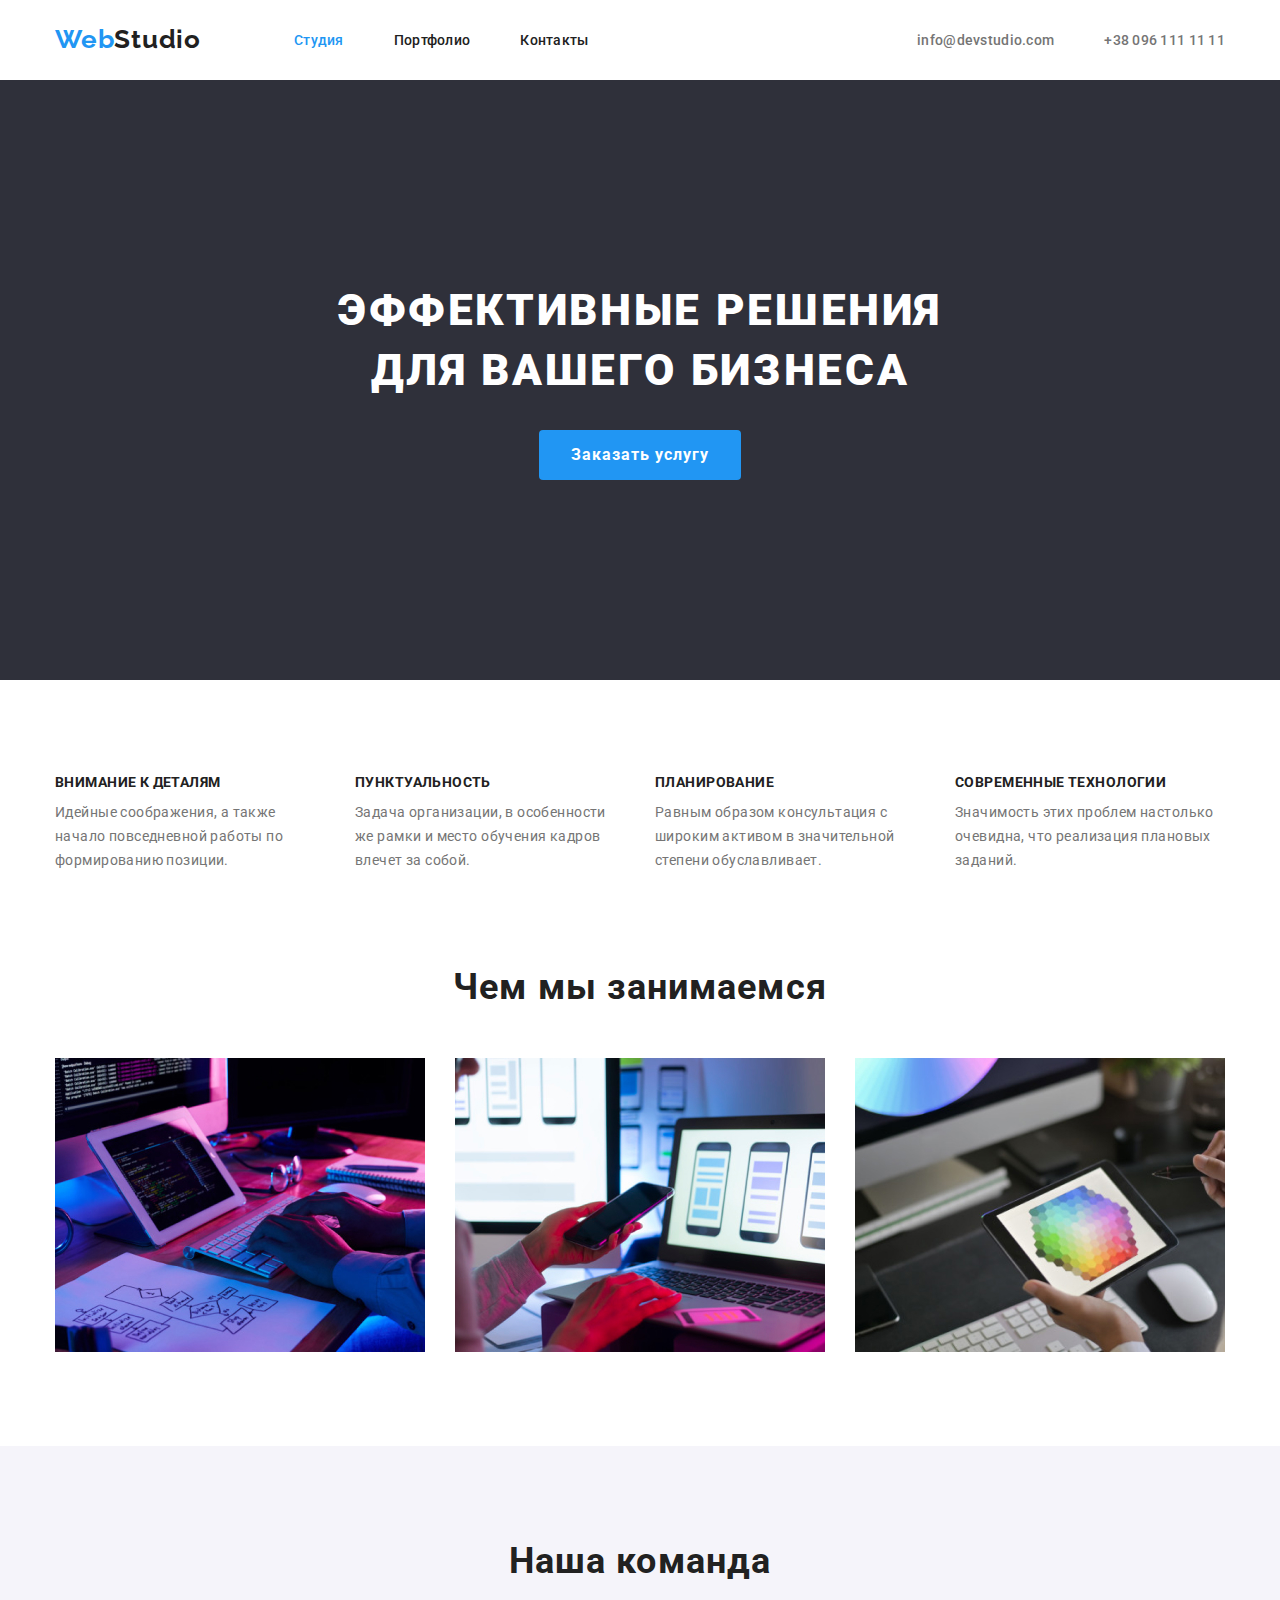
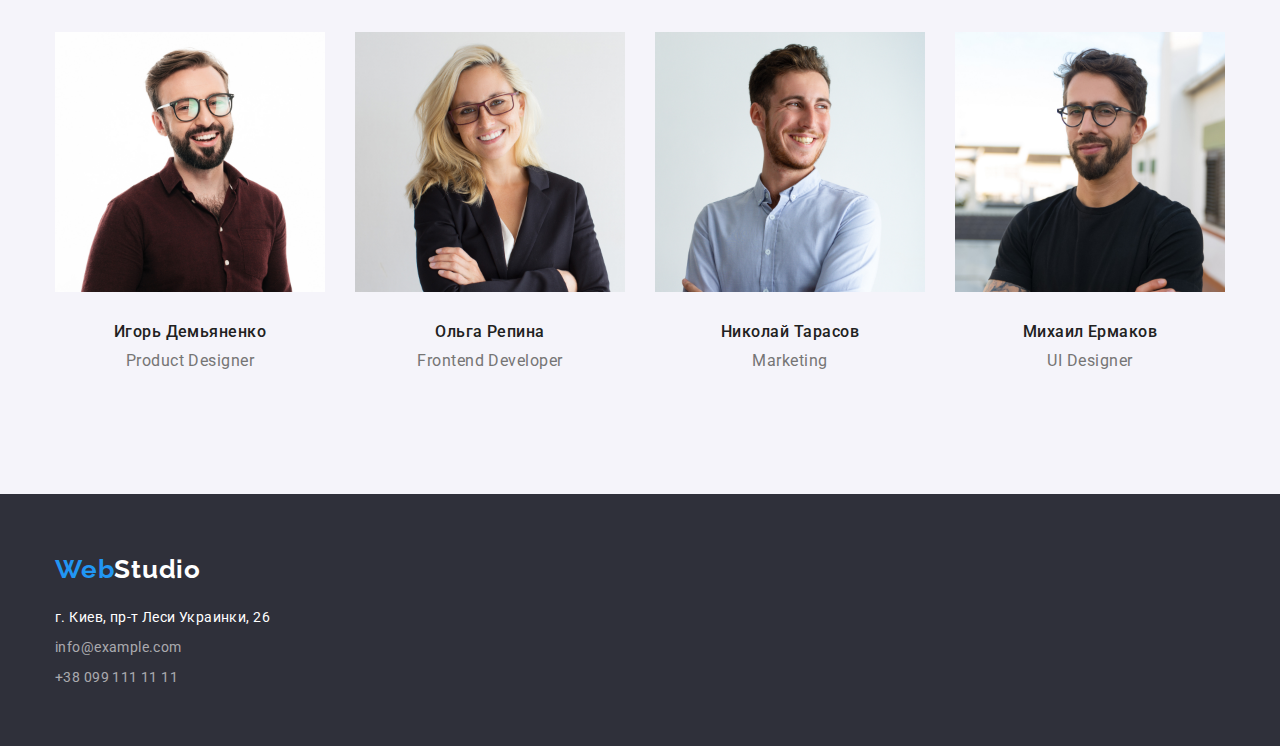
==== index.html @ ce9a4620 "Копирование файлов из 3-й работы" ====
<!DOCTYPE html>
<html lang="ru">
  <head>
    <meta charset="UTF-8" />
    <meta name="viewport" content="width=device-width, initial-scale=1.0" />
    <link
      href="https://fonts.googleapis.com/css2?family=Oleo+Script&family=Raleway:wght@700&family=Roboto:wght@400;500;700;900&display=swap"
      rel="stylesheet">
    <link rel="stylesheet" href="./css/normalize.css">
    <link rel="stylesheet" href="./css/styles.css">
    <title>Web Studio</title>
  </head>
  <body>
    <header class="header">
      <div class="container flex-box">
        <nav class="navigation flex-box">
          <a href="./index.html" class="logo-link link">Web<span class="logo-span">Studio</span></a>
          <ul class="nav-list list flex-box">
            <li class="nav-item"><a href="./index.html" class="nav-link active link">Студия</a></li>
            <li class="nav-item"><a href="./portfolio.html" class="nav-link link">Портфолио</a></li>
            <li class="nav-item"><a href="#" class="nav-link link">Контакты</a></li>
          </ul>
        </nav>
        <address class="address">
          <a href="mailto:info@devstudio.com" class="address-link mail link">info@devstudio.com</a>
          <a href="tel:+380961111111" class="address-link phone link">+38 096 111 11 11</a>
        </address>
      </div>
    </header>
    <main class="main">
      <section class="hero">
        <div class="container">
          <h1 class="hero-title">Эффективные решения для вашего бизнеса</h1>
          <a href="#" class="button hero-button link">Заказать услугу</a>
        </div> 
      </section>
      <section class="section our-features">
        <div class="container">
          <!-- Скрытый заголовок для индексатора, будет спрятан с помощью css -->
        <h2 class="title hidden-title">Наши особености</h2>
        <ul class="content-list list flex-box">
          <li class="list-item">
            <h3 class="subtitle">Внимание к деталям</h3>
            <p class="text">
              Идейные соображения, а также начало повседневной работы по
              формированию позиции.
            </p>
          </li>
          <li class="list-item">
            <h3 class="subtitle">Пунктуальность</h3>
            <p class="text">
              Задача организации, в особенности же рамки и место обучения кадров
              влечет за собой.
            </p>
          </li>
          <li class="list-item">
            <h3 class="subtitle">Планирование</h3>
            <p class="text">
              Равным образом консультация с широким активом в значительной
              степени обуславливает.
            </p>
          </li>
          <li class="list-item">
            <h3 class="subtitle">Современные технологии</h3>
            <p class="text"> 
              Значимость этих проблем настолько очевидна, что реализация
              плановых заданий.
            </p>
          </li>
        </ul>
        </div>
      </section>
      <section class="section we-do">
        <div class="container">
          <h4 class="title">Чем мы занимаемся</h4>
        <ul class="content-list list flex-box">
          <li class="list-item">
            <img
              src="./images/box1.jpg"
              alt="Человек печатает"
              width="370"
              height="294"
              class="img"
            />
          </li>
          <li class="list-item">
            <img
              src="./images/box2.jpg"
              alt="Человек держит в руках телефон"
              width="370"
              height="294"
              class="img"
            />
          </li>
          <li class="list-item">
            <img
              src="./images/box3.jpg"
              alt="Человек держит в руках планшет"
              width="370"
              height="294"
              class="img"
            />
          </li>
        </ul>
        </div>
      </section>
      <section class="section team">
        <div class="container">
          <h5 class="title">Наша команда</h5>
        <ul class="content-list list flex-box">
          <li class="list-item"> 
            <figure class="content-box">
              <img
                src="./images/product-disigner.jpg"
                alt="Мужчина в очках и с бородой"
                width="270"
                height="260"
                class="img"
              />
              <p class="subtitle">Игорь Демьяненко</p>
              <figcaption class="desc">Product Designer</figcaption>
            </figure>
          </li>
          <li class="list-item">
            <figure class="content-box">
              <img
                src="./images/frontend-developer.jpg"
                alt="Светловолосая женщина в очках"
                width="270"
                height="260"
                class="img"
              />
              <p class="subtitle">Ольга Репина</p>
              <figcaption class="desc">Frontend Developer</figcaption>
            </figure>
          </li>
          <li class="list-item">
            <figure class="content-box">
              <img
                src="./images/marketing.jpg"
                alt="Мужчина без очков"
                width="270"
                height="260"
                class="img"
              />
              <p class="subtitle">Николай Тарасов</p>
              <figcaption class="desc">Marketing</figcaption>
            </figure>
          </li>
          <li class="list-item">
            <figure class="content-box">
              <img
                src="./images/ui-designer.jpg"
                alt="Ещё один мужчина в очках"
                width="270"
                height="260"
                class="img"
              />
              <p class="subtitle">Михаил Ермаков</p>
              <figcaption class="desc">UI Designer</figcaption>
            </figure>
          </li>
        </ul>
        </div>
      </section>
    </main>
    <footer class="footer">
      <div class="container">
        <a href="./index.html" class="logo-link link">Web<span class="logo-span">Studio</span></a>
      <address class="address">
        <ul class="address-links list">
          <li class="address-list-item">
            <a href="https://www.google.com.ua/maps/place/%D0%B1%D1%83%D0%BB.+%D0%9B%D0%B5%D1%81%D0%B8+%D0%A3%D0%BA%D1%80%D0%B0%D0%B8%D0%BD%D0%BA%D0%B8,+26,+%D0%9A%D0%B8%D0%B5%D0%B2,+02000/@50.4253025,30.5332374,15.44z/data=!4m13!1m7!3m6!1s0x40d4cf0e033ecbe9:0x57a4dffefec77da0!2z0LHRg9C7LiDQm9C10YHQuCDQo9C60YDQsNC40L3QutC4LCAyNiwg0JrQuNC10LIsIDAyMDAw!3b1!8m2!3d50.4265807!4d30.5383858!3m4!1s0x40d4cf0e033ecbe9:0x57a4dffefec77da0!8m2!3d50.4265807!4d30.5383858?hl=ru"
              target="_blank" class="address-link location link">г. Киев, пр-т Леси Украинки, 26</a>
          </li>
          <li class="address-list-item"><a href="mailto:info@example.com" class="address-link mail link">info@example.com</a></li>
          <li class="address-list-item"><a href="tel:+380991111111" class="address-link phone link">+38 099 111 11 11</a></li>
        </ul>
      </address>
      </div>
    </footer>
  </body>
</html>
---- css/styles.css ----
:root {
  --primary-text-color: #757575;
  --title-text-color: #212121;
  --accent-color: #2196f3;
  --main-font-family: 'Roboto', sans-serif;
}

html {
  box-sizing: border-box;
}

*,
*::before,
*::after {
  box-sizing: inherit;
}

body {
  margin: 0;
  padding: 0;
  font-size: 0;
}

.img {
  display: block;
}

.list {
  list-style: none;
  margin: 0;
  padding: 0;
}

.link {
  text-decoration: none;
}

.container {
  margin: 0 auto;
  width: 1200px;
  padding-left: 15px;
  padding-right: 15px;
  margin: 0 auto;
}

/* Header */

.flex-box {
  display: flex;
}

.logo-link {
  font-family: 'Raleway', sans-serif;
  font-weight: 700;
  font-size: 26px;
  line-height: 31px;
  letter-spacing: 0.03em;
  color: var(--accent-color);
}

.header .logo-link {
  margin-right: 93px;
  padding-top: 24px;
  padding-bottom: 25px;
}

.logo-span {
  color: var(--title-text-color);
}

.nav-item {
  margin-right: 50px;
}

.nav-list .nav-item:last-child {
  margin-right: 0;
}

.nav-link {
  font-family: var(--main-font-family);
  font-weight: 500;
  font-size: 14px;
  line-height: 16px;
  letter-spacing: 0.02em;
  color: var(--title-text-color);

  display: block;
  padding-top: 32px;
  padding-bottom: 32px;
}

.active {
  color: var(--accent-color);
}

.nav-link:hover,
.nav-link:focus {
  color: var(--accent-color);
}

/* Контакты */

.header .address {
  display: flex;
  margin-left: auto;
}

.address-link {
  font-family: var(--main-font-family);
  font-style: normal;
  font-weight: 500;
  font-size: 14px;
  line-height: 16px;
  letter-spacing: 0.02em;
  color: var(--primary-text-color);

  margin-right: 50px;
  padding-top: 32px;
  padding-bottom: 32px;
}

.header .address .address-link:last-child {
  margin-right: 0;
}

.address-link:hover,
.address-link:focus {
  color: var(--accent-color);
}

/* Hero */

.hero {
  background: #2f303a;
  text-align: center;

  padding-top: 200px;
  padding-bottom: 200px;
}

.hero-title {
  text-transform: uppercase;
  font-family: var(--main-font-family);
  font-weight: 900;
  font-size: 44px;
  line-height: 60px;
  letter-spacing: 0.06em;
  color: #ffffff;

  margin-top: 0;
  margin-bottom: 30px;
  margin-left: auto;
  margin-right: auto;
  width: 696px;
}

.hero-button {
  background: var(--accent-color);
  font-family: var(--main-font-family);
  font-weight: 700;
  font-size: 16px;
  line-height: 30px;
  text-align: center;
  letter-spacing: 0.06em;
  color: #ffffff;

  display: inline-block;
  min-width: 200px;
  padding: 10px 32px;
  border-radius: 4px;
}

/* Первая секция */

.our-features {
  padding-top: 94px;
  padding-bottom: 94px;
}

.hidden-title {
  display: none;
}

.our-features .list-item {
  margin-right: 30px;
  width: 270px;
}

.our-features .list-item:last-child {
  margin-right: 0;
}

.subtitle {
  font-family: var(--main-font-family);
  color: var(--title-text-color);
}

.our-features .subtitle {
  text-transform: uppercase;
  font-weight: 700;
  font-size: 14px;
  line-height: 16px;
  letter-spacing: 0.03em;

  margin-top: 0;
  margin-bottom: 10px;
}

.our-features .text {
  font-family: var(--main-font-family);
  color: var(--primary-text-color);
  font-weight: 400;
  font-size: 14px;
  line-height: 24px;
  letter-spacing: 0.03em;

  margin-top: 0;
  margin-bottom: 0;
}

/* Вторая секция */
.we-do {
  padding-bottom: 94px;
}

.title {
  font-family: var(--main-font-family);
  color: var(--title-text-color);
  font-weight: 700;
  font-size: 36px;
  line-height: 42px;
  text-align: center;
  letter-spacing: 0.03em;

  margin-top: 0;
  margin-bottom: 50px;
}

.we-do .list-item {
  margin-right: 30px;
}

.we-do .list-item:last-child {
  margin-right: 0;
}

/* Третья секция */
.team {
  padding-top: 94px;
  padding-bottom: 94px;

  background: #f5f4fa;
}

.team .title {
  margin-top: 0;
  margin-bottom: 50px;
}

.team .list-item {
  margin-right: 30px;
}

.team .list-item:last-child {
  margin-right: 0;
}

.team .content-box {
  margin: 0;
  text-align: center;
  padding-bottom: 30px;
}

.team .img {
  margin-bottom: 30px;
}

.team .subtitle {
  font-weight: 500;
  font-size: 16px;
  line-height: 19px;
  letter-spacing: 0.03em;

  margin-top: 0;
  margin-bottom: 10px;
}

.team .desc {
  font-family: var(--main-font-family);
  color: var(--primary-text-color);
  font-weight: 400;
  font-size: 16px;
  line-height: 19px;
  letter-spacing: 0.03em;
}

/* footer */
.footer {
  background: #2f303a;

  padding-top: 60px;
  padding-bottom: 60px;
}

.footer .logo-link {
  margin-bottom: 20px;
  display: inline-block;
}

.footer .logo-span {
  color: #ffffff;
}

.footer .address-list-item {
  margin-bottom: 9px;
  height: 21px;
}

.footer .address-list-item:last-child {
  margin-bottom: 0;
}

.footer .address-link {
  font-family: var(--main-font-family);
  font-weight: 400;
  font-size: 14px;
  line-height: 24px;
  letter-spacing: 0.03em;
  color: rgba(255, 255, 255, 0.6);
}

.footer .location {
  color: #ffffff;
}

/* Портфолио */

.portfolio-header {
  border-bottom: 1px solid #ececec;
}

.portfolio {
  padding-bottom: 94px;
  padding-top: 94px;
}

/* кнопки */

.portfolio .filters-list {
  margin-bottom: 50px;
  justify-content: center;
}

.portfolio .filters-item {
  margin-right: 8px;
}

.portfolio .filters-item:last-child {
  margin-right: 0;
}

.filters-button {
  background: #f5f4fa;
  font-family: var(--main-font-family);
  color: var(--title-text-color);
  font-weight: 500;
  font-size: 16px;
  line-height: 26px;
  text-align: center;
  letter-spacing: 0.03em;

  padding: 6px 22px;
  border: 0 solid transparent;
  border-radius: 4px;
}

.filters-button:hover,
.filters-button:focus,
.filters-button:active {
  background: #2196f3;
  color: #ffffff;
  outline: none;
}

/* каталог */
.portfolio .portfolio-list {
  flex-wrap: wrap;
}

.portfolio .portfolio-item {
  width: 370px;
  margin-right: 30px;
  margin-bottom: 30px;

  border: 1px solid #EEEEEE;

  background: #FFFFFF;
}

.portfolio .portfolio-item:nth-child(3n + 3) {
  margin-right: 0;
}

.portfolio .portfolio-item:nth-last-child(-n + 3) {
  margin-bottom: 0;
}

.portfolio-info {
  padding-top: 20px;
  padding-right: 24px;
  padding-left: 24px;
  padding-bottom: 20px;
}

.portfolio .subtitle {
  font-weight: 700;
  font-size: 18px;
  line-height: 36px;
  letter-spacing: 0.06em;

  margin: 0;
  padding-bottom: 4px;
}

.portfolio .text {
  font-family: var(--main-font-family);
  color: var(--primary-text-color);
  font-weight: 400;
  font-size: 16px;
  line-height: 30px;
  letter-spacing: 0.03em;

  margin: 0;
} */
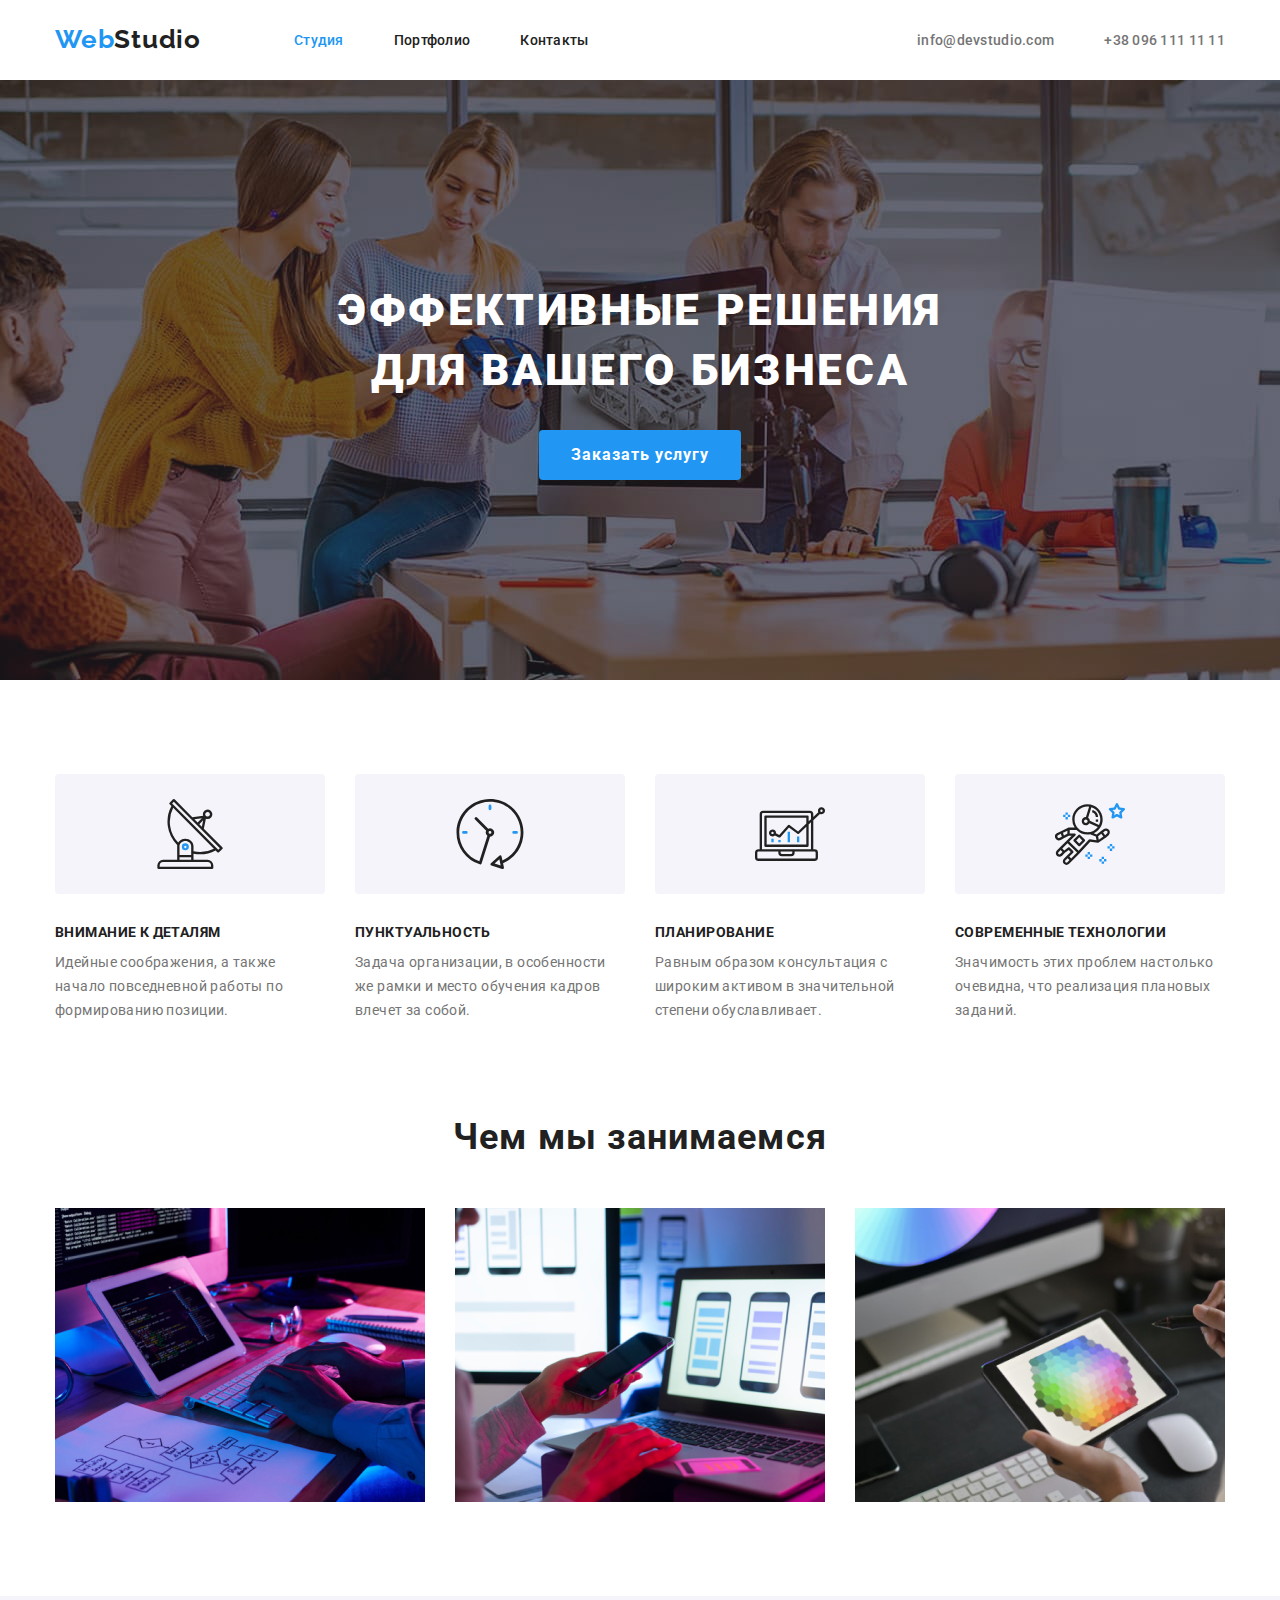
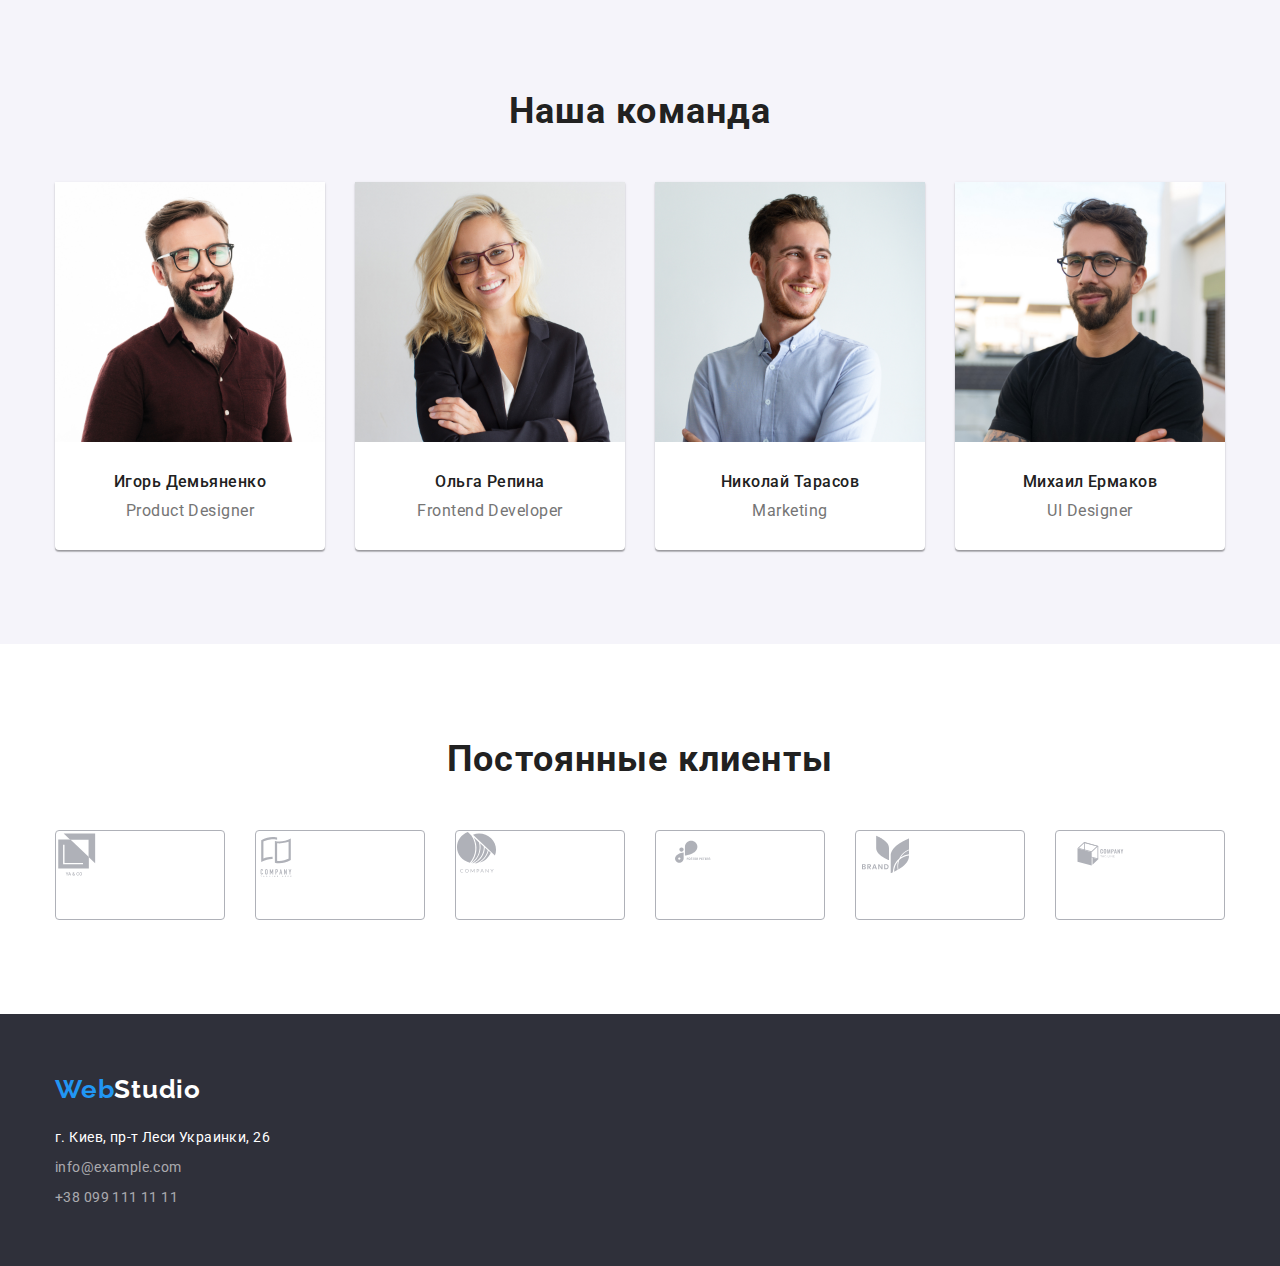
==== commit 6b113a25: "добавленны svg иконки" ====
--- a/index.html
+++ b/index.html
@@ -40,6 +40,11 @@
         <h2 class="title hidden-title">Наши особености</h2>
         <ul class="content-list list flex-box">
           <li class="list-item">
+            <div class="icon-container">
+              <svg class="icon features-icon" width="70px" height="70px">
+                <use href="./images/symbol-defs.svg#icon-our-features1"></use>
+              </svg>
+            </div>
             <h3 class="subtitle">Внимание к деталям</h3>
             <p class="text">
               Идейные соображения, а также начало повседневной работы по
@@ -47,6 +52,11 @@
             </p>
           </li>
           <li class="list-item">
+            <div class="icon-container">
+              <svg class="icon features-icon" width="70px" height="70px">
+                <use href="./images/symbol-defs.svg#icon-our-features2"></use>
+              </svg>
+            </div>
             <h3 class="subtitle">Пунктуальность</h3>
             <p class="text">
               Задача организации, в особенности же рамки и место обучения кадров
@@ -54,6 +64,11 @@
             </p>
           </li>
           <li class="list-item">
+            <div class="icon-container">
+              <svg class="icon features-icon" width="70px" height="70px">
+                <use href="./images/symbol-defs.svg#icon-our-features3"></use>
+              </svg>
+            </div>
             <h3 class="subtitle">Планирование</h3>
             <p class="text">
               Равным образом консультация с широким активом в значительной
@@ -61,6 +76,11 @@
             </p>
           </li>
           <li class="list-item">
+            <div class="icon-container">
+              <svg class="icon features-icon" width="70px" height="70px">
+                <use href="./images/symbol-defs.svg#icon-our-features4"></use>
+              </svg>
+            </div>
             <h3 class="subtitle">Современные технологии</h3>
             <p class="text"> 
               Значимость этих проблем настолько очевидна, что реализация
@@ -161,6 +181,43 @@
             </figure>
           </li>
         </ul>
+        </div>
+      </section>
+      <section class="clients">
+        <div class="container">
+          <h6 class="title">Постоянные клиенты</h6>
+          <ul class="clients-list list flex-box">
+            <li class="list-item client">
+              <svg class="icon client-icon" width="45px" height="50px">
+                <use href="./images/symbol-defs.svg#icon-client1"></use>
+              </svg>
+            </li>
+            <li class="list-item client">
+              <svg class="icon client-icon" width="40px" height="52px">
+                <use href="./images/symbol-defs.svg#icon-client2"></use>
+              </svg>
+            </li>
+            <li class="list-item client">
+              <svg class="icon client-icon" width="41px" height="43px">
+                <use href="./images/symbol-defs.svg#icon-client3"></use>
+              </svg>
+            </li>
+            <li class="list-item client">
+              <svg class="icon client-icon" width="80px" height="42px">
+                <use href="./images/symbol-defs.svg#icon-client4"></use>
+              </svg>
+            </li>
+            <li class="list-item client">
+              <svg class="icon client-icon" width="59px" height="47px">
+                <use href="./images/symbol-defs.svg#icon-client5"></use>
+              </svg>
+            </li>
+            <li class="list-item client">
+              <svg class="icon client-icon" width="89px" height="46px">
+                <use href="./images/symbol-defs.svg#icon-client6"></use>
+              </svg>
+            </li>
+          </ul>
         </div>
       </section>
     </main>
--- a/css/styles.css
+++ b/css/styles.css
@@ -136,6 +136,17 @@
 
   padding-top: 200px;
   padding-bottom: 200px;
+
+   background-image: 
+   linear-gradient(
+    to right,
+    rgba(47, 48, 58, 0.4),
+    rgba(47, 48, 58, 0.4)
+  ),
+   url('../images/bg-hero.jpg');
+  background-repeat: no-repeat;
+  background-position: center;
+  background-size: cover;
 }
 
 .hero-title {
@@ -178,8 +189,26 @@
 }
 
 .hidden-title {
-  display: none;
-}
+  position: absolute;
+  clip: rect(0 0 0 0);
+  width: 1px;
+  height: 1px;
+  margin: -1px;
+  border: 0;
+  padding: 0;
+  overflow: hidden;
+}
+
+.our-features .icon-container{
+  width: 270px;
+  height: 120px;
+  background: #F5F4FA;
+  border-radius: 4px; 
+  padding-left: 100px;
+  padding-top: 25px;
+  margin-bottom: 30px;
+}
+
 
 .our-features .list-item {
   margin-right: 30px;
@@ -259,6 +288,10 @@
 
 .team .list-item {
   margin-right: 30px;
+  background: #FFFFFF;
+  
+  box-shadow: 0px 1px 3px rgba(0, 0, 0, 0.12), 0px 1px 1px rgba(0, 0, 0, 0.14), 0px 2px 1px rgba(0, 0, 0, 0.2);
+  border-radius: 0px 0px 4px 4px;
 }
 
 .team .list-item:last-child {
@@ -293,6 +326,31 @@
   line-height: 19px;
   letter-spacing: 0.03em;
 }
+
+/* client */
+
+.clients{
+  padding-top: 94px;
+  padding-bottom: 94px;
+}
+
+.clients .title{
+  margin-bottom: 50px;
+}
+
+.clients .list-item{
+  width: 170px;
+  height: 90px;
+
+  border: 1px solid #AFB1B8;
+  border-radius: 4px;
+  margin-right: 30px;
+}
+
+.clients .list-item:last-child{
+  margin-right: 0;
+}
+
 
 /* footer */
 .footer {
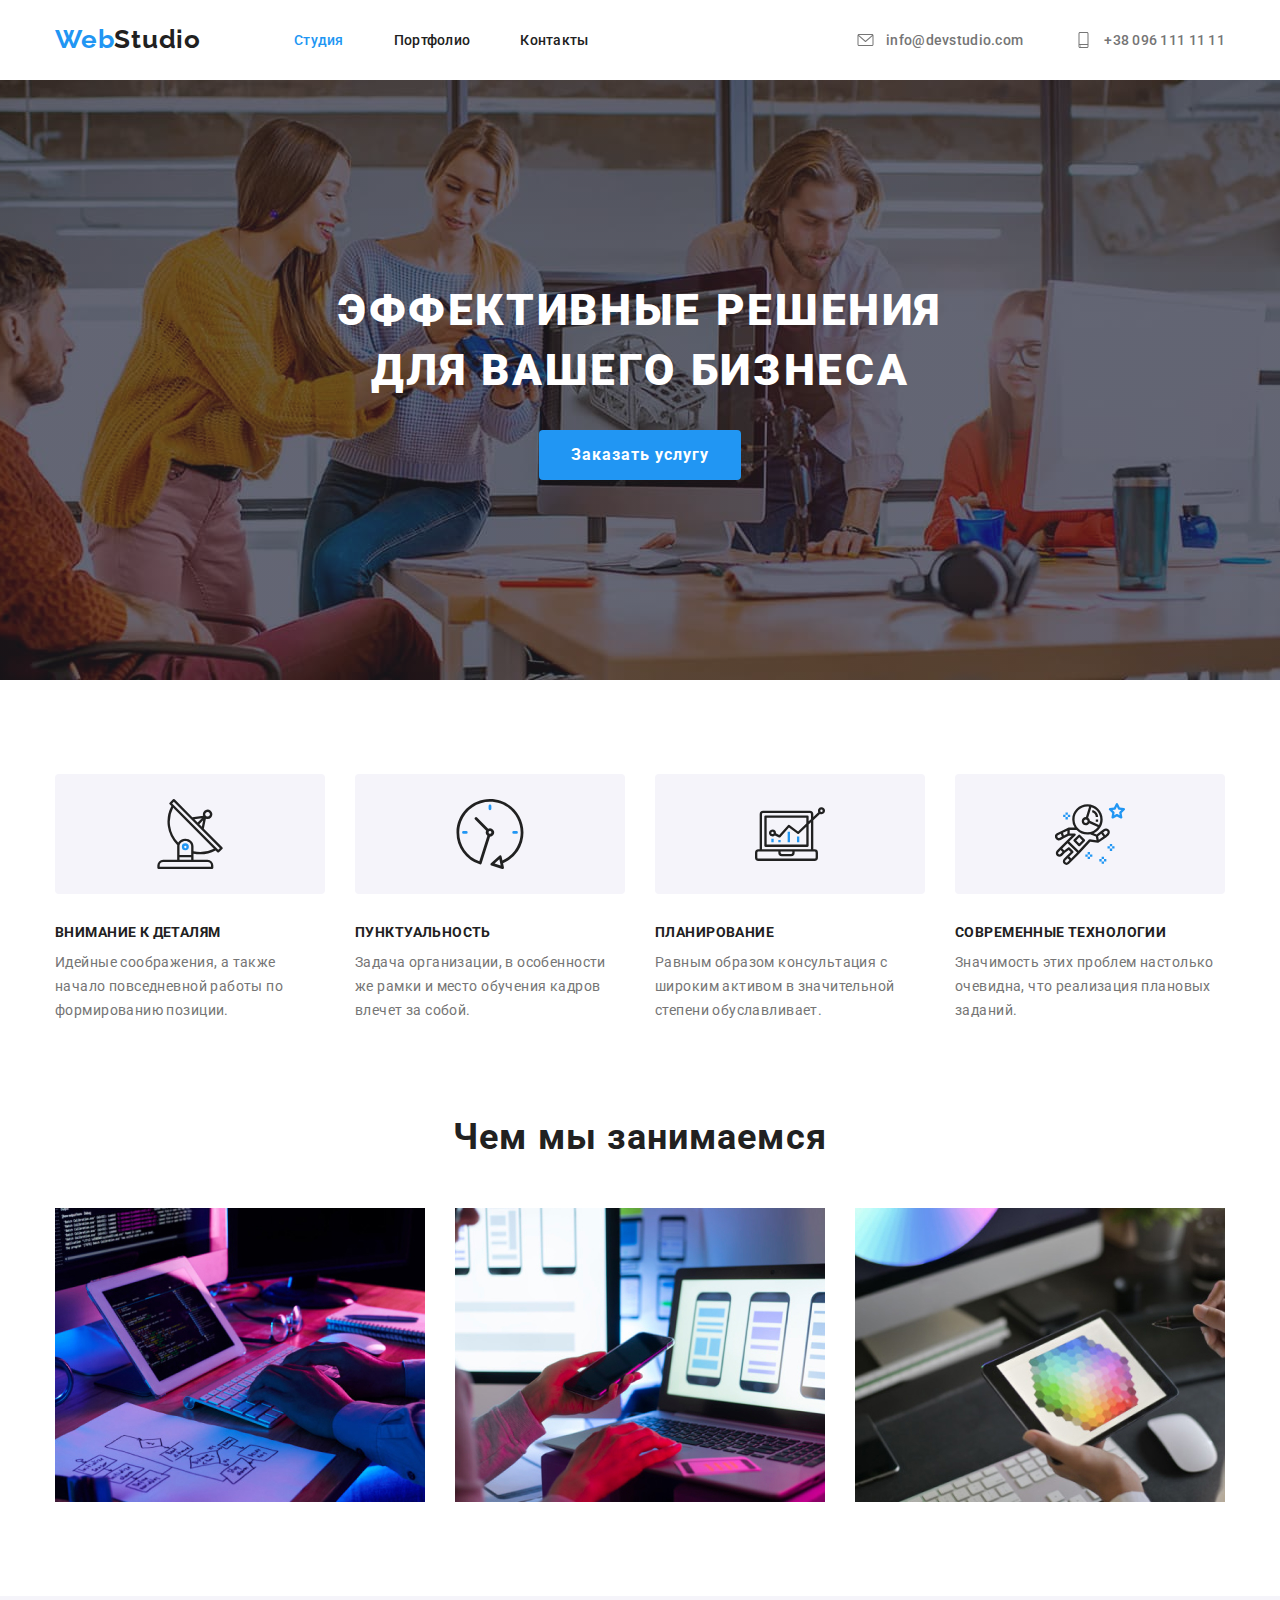
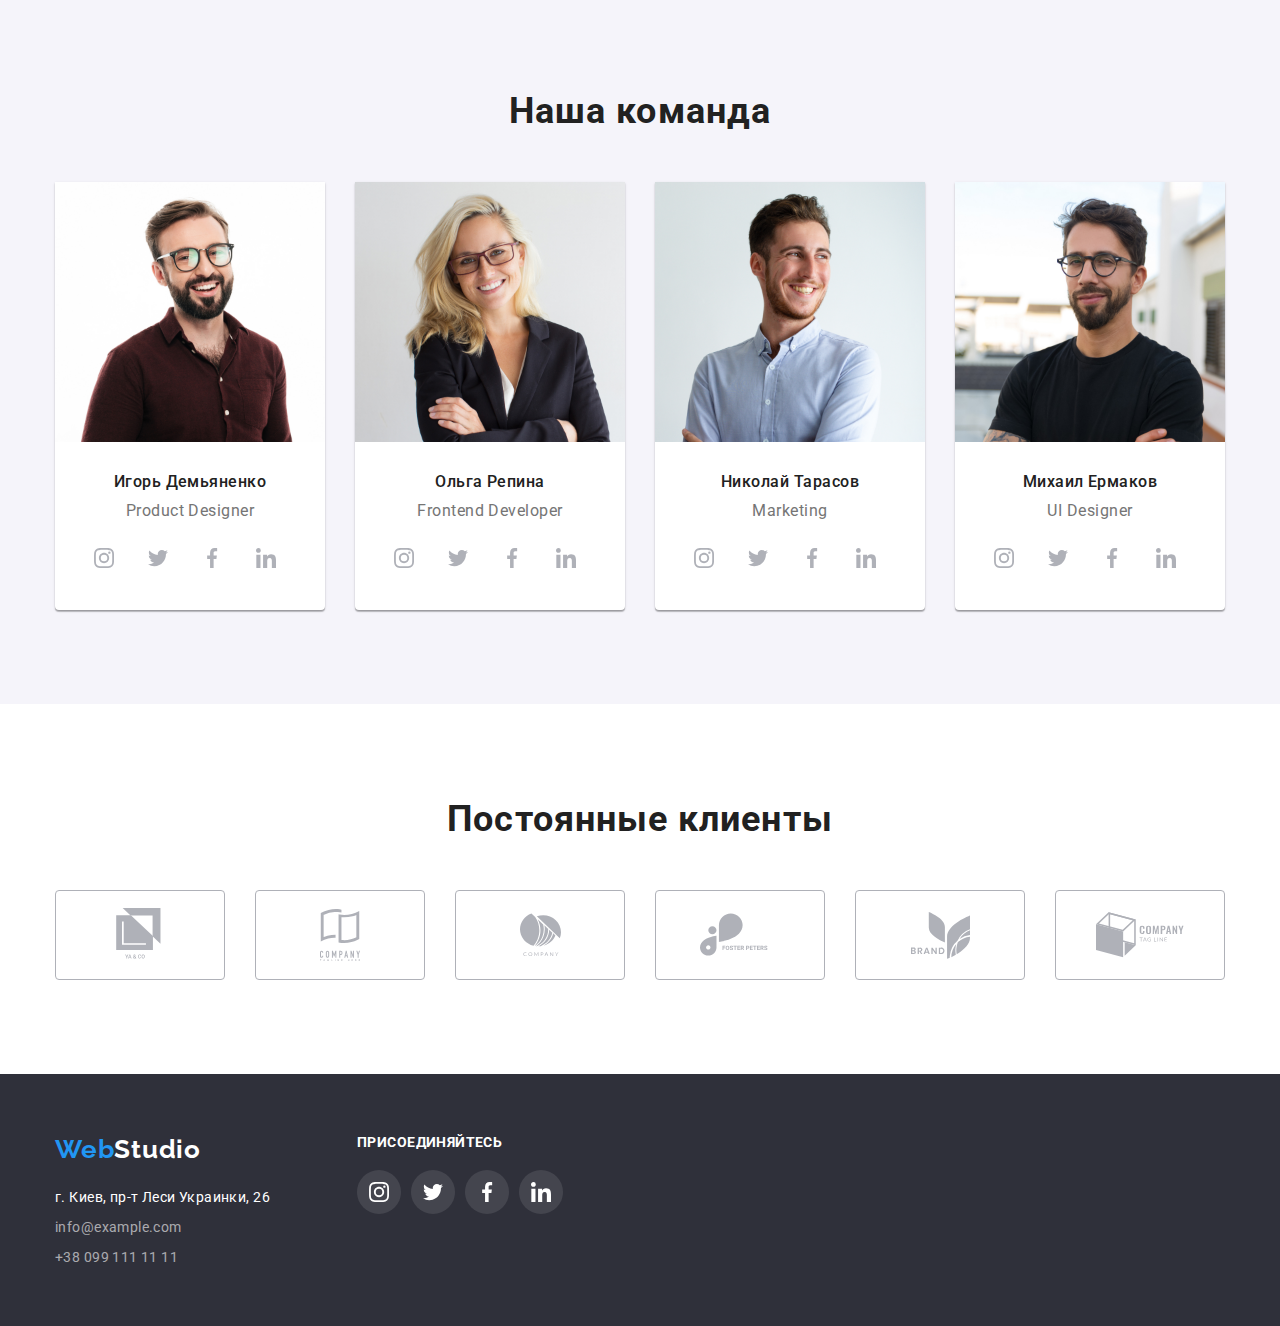
==== commit 0f449d52: "Добавленны иконки социальных сетей. Исправленны размеры изображений" ====
--- a/index.html
+++ b/index.html
@@ -22,8 +22,18 @@
           </ul>
         </nav>
         <address class="address">
-          <a href="mailto:info@devstudio.com" class="address-link mail link">info@devstudio.com</a>
-          <a href="tel:+380961111111" class="address-link phone link">+38 096 111 11 11</a>
+          <a href="mailto:info@devstudio.com" class="address-link mail link">
+            <svg class="icon address-icon" width="21px" height="16px">
+              <use href="./images/symbol-defs.svg#icon-envelope"></use>
+            </svg>
+            <span class="adress-span">info@devstudio.com</span>
+          </a>
+          <a href="tel:+380961111111" class="address-link phone link">
+            <svg class="icon address-icon" width="16px" height="26px">
+              <use href="./images/symbol-defs.svg#icon-smartphone"></use>
+            </svg>
+            <span class="adress-span">+38 096 111 11 11</span>
+          </a>
         </address>
       </div>
     </header>
@@ -128,7 +138,7 @@
         <div class="container">
           <h5 class="title">Наша команда</h5>
         <ul class="content-list list flex-box">
-          <li class="list-item"> 
+          <li class="list-item team-member"> 
             <figure class="content-box">
               <img
                 src="./images/product-disigner.jpg"
@@ -140,8 +150,38 @@
               <p class="subtitle">Игорь Демьяненко</p>
               <figcaption class="desc">Product Designer</figcaption>
             </figure>
-          </li>
-          <li class="list-item">
+            <ul class="list icon-list flex-box">
+              <li class="list-item social-item">
+                <a href="#" class="link social-link flex-box">
+                  <svg class="icon social-icon">
+                    <use href="./images/symbol-defs.svg#icon-instagram"></use>
+                  </svg>
+                </a>
+              </li>
+              <li class="list-item social-item">
+                <a href="#" class="link social-link flex-box">
+                  <svg class="icon social-icon">
+                    <use href="./images/symbol-defs.svg#icon-twitter"></use>
+                  </svg>
+                </a>
+              </li>
+              <li class="list-item social-item">
+                <a href="#" class="link social-link flex-box">
+                  <svg class="icon social-icon">
+                    <use href="./images/symbol-defs.svg#icon-facebook"></use>
+                  </svg>
+                </a>
+              </li>
+              <li class="list-item social-item">
+                <a href="#" class="link social-link flex-box">
+                  <svg class="icon social-icon">
+                    <use href="./images/symbol-defs.svg#icon-linkedin"></use>
+                  </svg>
+                </a>
+              </li>
+            </ul>
+          </li>
+          <li class="list-item team-member">
             <figure class="content-box">
               <img
                 src="./images/frontend-developer.jpg"
@@ -153,8 +193,38 @@
               <p class="subtitle">Ольга Репина</p>
               <figcaption class="desc">Frontend Developer</figcaption>
             </figure>
-          </li>
-          <li class="list-item">
+            <ul class="list icon-list flex-box">
+              <li class="list-item social-item">
+                <a href="#" class="link social-link flex-box">
+                  <svg class="icon social-icon">
+                    <use href="./images/symbol-defs.svg#icon-instagram"></use>
+                  </svg>
+                </a>
+              </li>
+              <li class="list-item social-item">
+                <a href="#" class="link social-link flex-box">
+                  <svg class="icon social-icon">
+                    <use href="./images/symbol-defs.svg#icon-twitter"></use>
+                  </svg>
+                </a>
+              </li>
+              <li class="list-item social-item">
+                <a href="#" class="link social-link flex-box">
+                  <svg class="icon social-icon">
+                    <use href="./images/symbol-defs.svg#icon-facebook"></use>
+                  </svg>
+                </a>
+              </li>
+              <li class="list-item social-item">
+                <a href="#" class="link social-link flex-box">
+                  <svg class="icon social-icon">
+                    <use href="./images/symbol-defs.svg#icon-linkedin"></use>
+                  </svg>
+                </a>
+              </li>
+            </ul>
+          </li>
+          <li class="list-item team-member">
             <figure class="content-box">
               <img
                 src="./images/marketing.jpg"
@@ -166,8 +236,38 @@
               <p class="subtitle">Николай Тарасов</p>
               <figcaption class="desc">Marketing</figcaption>
             </figure>
-          </li>
-          <li class="list-item">
+            <ul class="list icon-list flex-box">
+              <li class="list-item social-item">
+                <a href="#" class="link social-link flex-box">
+                  <svg class="icon social-icon">
+                    <use href="./images/symbol-defs.svg#icon-instagram"></use>
+                  </svg>
+                </a>
+              </li>
+              <li class="list-item social-item">
+                <a href="#" class="link social-link flex-box">
+                  <svg class="icon social-icon">
+                    <use href="./images/symbol-defs.svg#icon-twitter"></use>
+                  </svg>
+                </a>
+              </li>
+              <li class="list-item social-item">
+                <a href="#" class="link social-link flex-box">
+                  <svg class="icon social-icon">
+                    <use href="./images/symbol-defs.svg#icon-facebook"></use>
+                  </svg>
+                </a>
+              </li>
+              <li class="list-item social-item">
+                <a href="#" class="link social-link flex-box">
+                  <svg class="icon social-icon">
+                    <use href="./images/symbol-defs.svg#icon-linkedin"></use>
+                  </svg>
+                </a>
+              </li>
+            </ul>
+          </li>
+          <li class="list-item team-member">
             <figure class="content-box">
               <img
                 src="./images/ui-designer.jpg"
@@ -179,6 +279,36 @@
               <p class="subtitle">Михаил Ермаков</p>
               <figcaption class="desc">UI Designer</figcaption>
             </figure>
+            <ul class="list icon-list flex-box">
+              <li class="list-item social-item">
+                <a href="#" class="link social-link flex-box">
+                  <svg class="icon social-icon">
+                    <use href="./images/symbol-defs.svg#icon-instagram"></use>
+                  </svg>
+                </a>
+              </li>
+              <li class="list-item social-item">
+                <a href="#" class="link social-link flex-box">
+                  <svg class="icon social-icon">
+                    <use href="./images/symbol-defs.svg#icon-twitter"></use>
+                  </svg>
+                </a>
+              </li>
+              <li class="list-item social-item">
+                <a href="#" class="link social-link flex-box">
+                  <svg class="icon social-icon">
+                    <use href="./images/symbol-defs.svg#icon-facebook"></use>
+                  </svg>
+                </a>
+              </li>
+              <li class="list-item social-item">
+                <a href="#" class="link social-link flex-box">
+                  <svg class="icon social-icon">
+                    <use href="./images/symbol-defs.svg#icon-linkedin"></use>
+                  </svg>
+                </a>
+              </li>
+            </ul>
           </li>
         </ul>
         </div>
@@ -188,52 +318,100 @@
           <h6 class="title">Постоянные клиенты</h6>
           <ul class="clients-list list flex-box">
             <li class="list-item client">
-              <svg class="icon client-icon" width="45px" height="50px">
-                <use href="./images/symbol-defs.svg#icon-client1"></use>
-              </svg>
-            </li>
-            <li class="list-item client">
-              <svg class="icon client-icon" width="40px" height="52px">
-                <use href="./images/symbol-defs.svg#icon-client2"></use>
-              </svg>
-            </li>
-            <li class="list-item client">
-              <svg class="icon client-icon" width="41px" height="43px">
-                <use href="./images/symbol-defs.svg#icon-client3"></use>
-              </svg>
-            </li>
-            <li class="list-item client">
-              <svg class="icon client-icon" width="80px" height="42px">
-                <use href="./images/symbol-defs.svg#icon-client4"></use>
-              </svg>
-            </li>
-            <li class="list-item client">
-              <svg class="icon client-icon" width="59px" height="47px">
-                <use href="./images/symbol-defs.svg#icon-client5"></use>
-              </svg>
-            </li>
-            <li class="list-item client">
-              <svg class="icon client-icon" width="89px" height="46px">
-                <use href="./images/symbol-defs.svg#icon-client6"></use>
-              </svg>
+              <a href="#" class="link client-link" aria-label="YA & CO">
+                <svg class="icon client-icon" width="55px" height="54px">
+                  <use href="./images/symbol-defs.svg#icon-client1"></use>
+                </svg>
+              </a>
+            </li>
+            <li class="list-item client">
+              <a href="#" class="link client-link" aria-label="Company tagline here">
+                <svg class="icon client-icon" width="52px" height="52px">
+                  <use href="./images/symbol-defs.svg#icon-client2"></use>
+                </svg>
+              </a>
+            </li>
+            <li class="list-item client">
+              <a href="#" class="link client-link" aria-label="Company">
+                <svg class="icon client-icon" width="43px" height="44px">
+                  <use href="./images/symbol-defs.svg#icon-client3"></use>
+                </svg>
+              </a>
+            </li>
+            <li class="list-item client">
+              <a href="#" class="link client-link" aria-label="Foster peters">
+                <svg class="icon client-icon" width="182px" height="80px">
+                  <use href="./images/symbol-defs.svg#icon-client4"></use>
+                </svg>
+              </a>
+            </li>
+            <li class="list-item client">
+              <a href="#" class="link client-link" aria-label="Brand">
+                <svg class="icon client-icon" width="73px" height="59px">
+                  <use href="./images/symbol-defs.svg#icon-client5"></use>
+                </svg>
+              </a>
+            </li>
+            <li class="list-item client">
+              <a href="#" class="link client-link" aria-label="Company Tag Line">
+                <svg class="icon client-icon" width="174px" height="88px">
+                  <use href="./images/symbol-defs.svg#icon-client6"></use>
+                </svg>
+              </a>
             </li>
           </ul>
         </div>
       </section>
     </main>
     <footer class="footer">
-      <div class="container">
-        <a href="./index.html" class="logo-link link">Web<span class="logo-span">Studio</span></a>
-      <address class="address">
-        <ul class="address-links list">
-          <li class="address-list-item">
-            <a href="https://www.google.com.ua/maps/place/%D0%B1%D1%83%D0%BB.+%D0%9B%D0%B5%D1%81%D0%B8+%D0%A3%D0%BA%D1%80%D0%B0%D0%B8%D0%BD%D0%BA%D0%B8,+26,+%D0%9A%D0%B8%D0%B5%D0%B2,+02000/@50.4253025,30.5332374,15.44z/data=!4m13!1m7!3m6!1s0x40d4cf0e033ecbe9:0x57a4dffefec77da0!2z0LHRg9C7LiDQm9C10YHQuCDQo9C60YDQsNC40L3QutC4LCAyNiwg0JrQuNC10LIsIDAyMDAw!3b1!8m2!3d50.4265807!4d30.5383858!3m4!1s0x40d4cf0e033ecbe9:0x57a4dffefec77da0!8m2!3d50.4265807!4d30.5383858?hl=ru"
-              target="_blank" class="address-link location link">г. Киев, пр-т Леси Украинки, 26</a>
-          </li>
-          <li class="address-list-item"><a href="mailto:info@example.com" class="address-link mail link">info@example.com</a></li>
-          <li class="address-list-item"><a href="tel:+380991111111" class="address-link phone link">+38 099 111 11 11</a></li>
-        </ul>
-      </address>
+      <div class="container flex-box">
+        <div class="address-container">
+          <a href="./index.html" class="logo-link link">Web<span class="logo-span">Studio</span></a>
+          <address class="address">
+            <ul class="address-links list">
+              <li class="address-list-item">
+                <a href="https://www.google.com.ua/maps/place/%D0%B1%D1%83%D0%BB.+%D0%9B%D0%B5%D1%81%D0%B8+%D0%A3%D0%BA%D1%80%D0%B0%D0%B8%D0%BD%D0%BA%D0%B8,+26,+%D0%9A%D0%B8%D0%B5%D0%B2,+02000/@50.4253025,30.5332374,15.44z/data=!4m13!1m7!3m6!1s0x40d4cf0e033ecbe9:0x57a4dffefec77da0!2z0LHRg9C7LiDQm9C10YHQuCDQo9C60YDQsNC40L3QutC4LCAyNiwg0JrQuNC10LIsIDAyMDAw!3b1!8m2!3d50.4265807!4d30.5383858!3m4!1s0x40d4cf0e033ecbe9:0x57a4dffefec77da0!8m2!3d50.4265807!4d30.5383858?hl=ru"
+                  target="_blank" class="address-link location link">г. Киев, пр-т Леси Украинки, 26</a>
+              </li>
+              <li class="address-list-item"><a href="mailto:info@example.com" class="address-link mail link">info@example.com</a>
+              </li>
+              <li class="address-list-item"><a href="tel:+380991111111" class="address-link phone link">+38 099 111 11 11</a></li>
+            </ul>
+          </address>
+        </div>
+        <div class="social-container">
+          <h7 class="title social-title">Присоединяйтесь</h7>
+          <ul class="list icon-list flex-box">
+            <li class="list-item social-item">
+              <a href="#" class="link social-link flex-box">
+                <svg class="icon social-icon">
+                  <use href="./images/symbol-defs.svg#icon-instagram"></use>
+                </svg>
+              </a>
+            </li>
+            <li class="list-item social-item">
+              <a href="#" class="link social-link flex-box">
+                <svg class="icon social-icon">
+                  <use href="./images/symbol-defs.svg#icon-twitter"></use>
+                </svg>
+              </a>
+            </li>
+            <li class="list-item social-item">
+              <a href="#" class="link social-link flex-box">
+                <svg class="icon social-icon">
+                  <use href="./images/symbol-defs.svg#icon-facebook"></use>
+                </svg>
+              </a>
+            </li>
+            <li class="list-item social-item">
+              <a href="#" class="link social-link flex-box">
+                <svg class="icon social-icon">
+                  <use href="./images/symbol-defs.svg#icon-linkedin"></use>
+                </svg>
+              </a>
+            </li>
+          </ul>
+        </div>
       </div>
     </footer>
   </body>
--- a/css/styles.css
+++ b/css/styles.css
@@ -113,10 +113,13 @@
   line-height: 16px;
   letter-spacing: 0.02em;
   color: var(--primary-text-color);
-
+  
+  display: flex;
+  align-items: center;
   margin-right: 50px;
   padding-top: 32px;
   padding-bottom: 32px;
+  
 }
 
 .header .address .address-link:last-child {
@@ -126,6 +129,13 @@
 .address-link:hover,
 .address-link:focus {
   color: var(--accent-color);
+}
+
+.address-icon{
+  fill:currentColor;
+  width: 21px;
+  height: 16px;
+  margin-right: 10px;
 }
 
 /* Hero */
@@ -286,7 +296,7 @@
   margin-bottom: 50px;
 }
 
-.team .list-item {
+.team .team-member {
   margin-right: 30px;
   background: #FFFFFF;
   
@@ -294,14 +304,14 @@
   border-radius: 0px 0px 4px 4px;
 }
 
-.team .list-item:last-child {
+.team .team-member:last-child {
   margin-right: 0;
 }
 
 .team .content-box {
   margin: 0;
   text-align: center;
-  padding-bottom: 30px;
+  padding-bottom: 16px;
 }
 
 .team .img {
@@ -327,6 +337,41 @@
   letter-spacing: 0.03em;
 }
 
+.team .icon-list{
+  padding-bottom: 30px;
+  justify-content: center;
+}
+
+.team .social-item{
+  margin-right: 10px;
+}
+
+.team .social-icon:last-child{
+  margin-right: 0;
+}
+
+.team .social-link{
+  color: #AFB1B8;
+
+  width: 44px;
+  height: 44px;
+  border-radius: 50%;
+  justify-content: center;
+  align-items: center;
+}
+
+.team .social-link:hover,
+.team .social-link:target{
+  background-color: var(--accent-color);
+  color: #ffffff;
+}
+
+.team .social-icon{
+  width: 20px;
+  height: 20px;
+  fill: currentColor;
+}
+
 /* client */
 
 .clients{
@@ -339,16 +384,33 @@
 }
 
 .clients .list-item{
+  margin-right: 30px;
+}
+
+.clients .list-item:last-child{
+  margin-right: 0;
+}
+
+.clients .client-link{
   width: 170px;
   height: 90px;
 
   border: 1px solid #AFB1B8;
   border-radius: 4px;
-  margin-right: 30px;
-}
-
-.clients .list-item:last-child{
-  margin-right: 0;
+  display: flex;
+  align-items: center;
+  justify-content: center;
+  color: #AFB1B8;
+}
+
+.clients .client-link:hover,
+.clients .client-link:target{
+  border: 1px solid var(--accent-color);
+  color: var(--accent-color);
+}
+
+.clients .client-icon{
+  fill: currentColor;
 }
 
 
@@ -385,10 +447,64 @@
   line-height: 24px;
   letter-spacing: 0.03em;
   color: rgba(255, 255, 255, 0.6);
+  padding: 0;
+  margin: 0;
 }
 
 .footer .location {
   color: #ffffff;
+}
+
+.footer .address-container{
+  margin-right: 70px;
+  width: 232px;
+}
+
+.footer .social-title{
+  display: inline-block;
+  font-family: var(--main-font-family);
+  color: #ffffff;
+  font-weight: 700;
+  font-size: 14px;
+  line-height: 16px;
+  letter-spacing: 0.03em;
+  text-transform: uppercase;
+  margin-bottom: 20px;
+}
+
+.footer .icon-list{
+  justify-content: center;
+}
+
+.footer .social-item{
+  margin-right: 10px;
+}
+
+.footer .social-icon:last-child{
+  margin-right: 0;
+}
+
+.footer .social-link{
+  color:#ffffff;
+  background-color: rgba(255, 255, 255, 0.1);
+
+  width: 44px;
+  height: 44px;
+  border-radius: 50%;
+  justify-content: center;
+  align-items: center;
+}
+
+.footer .social-link:hover,
+.footer.social-link:target{
+  background-color: var(--accent-color);
+  color: #ffffff;
+}
+
+.footer .social-icon{
+  width: 20px;
+  height: 20px;
+  fill: currentColor;
 }
 
 /* Портфолио */
@@ -455,6 +571,11 @@
   background: #FFFFFF;
 }
 
+.portfolio .portfolio-item:hover,
+.portfolio .portfolio-item:target{
+  box-shadow: 0px 1px 1px rgba(0, 0, 0, 0.12), 0px 4px 4px rgba(0, 0, 0, 0.06), 1px 4px 6px rgba(0, 0, 0, 0.16);
+}
+
 .portfolio .portfolio-item:nth-child(3n + 3) {
   margin-right: 0;
 }
